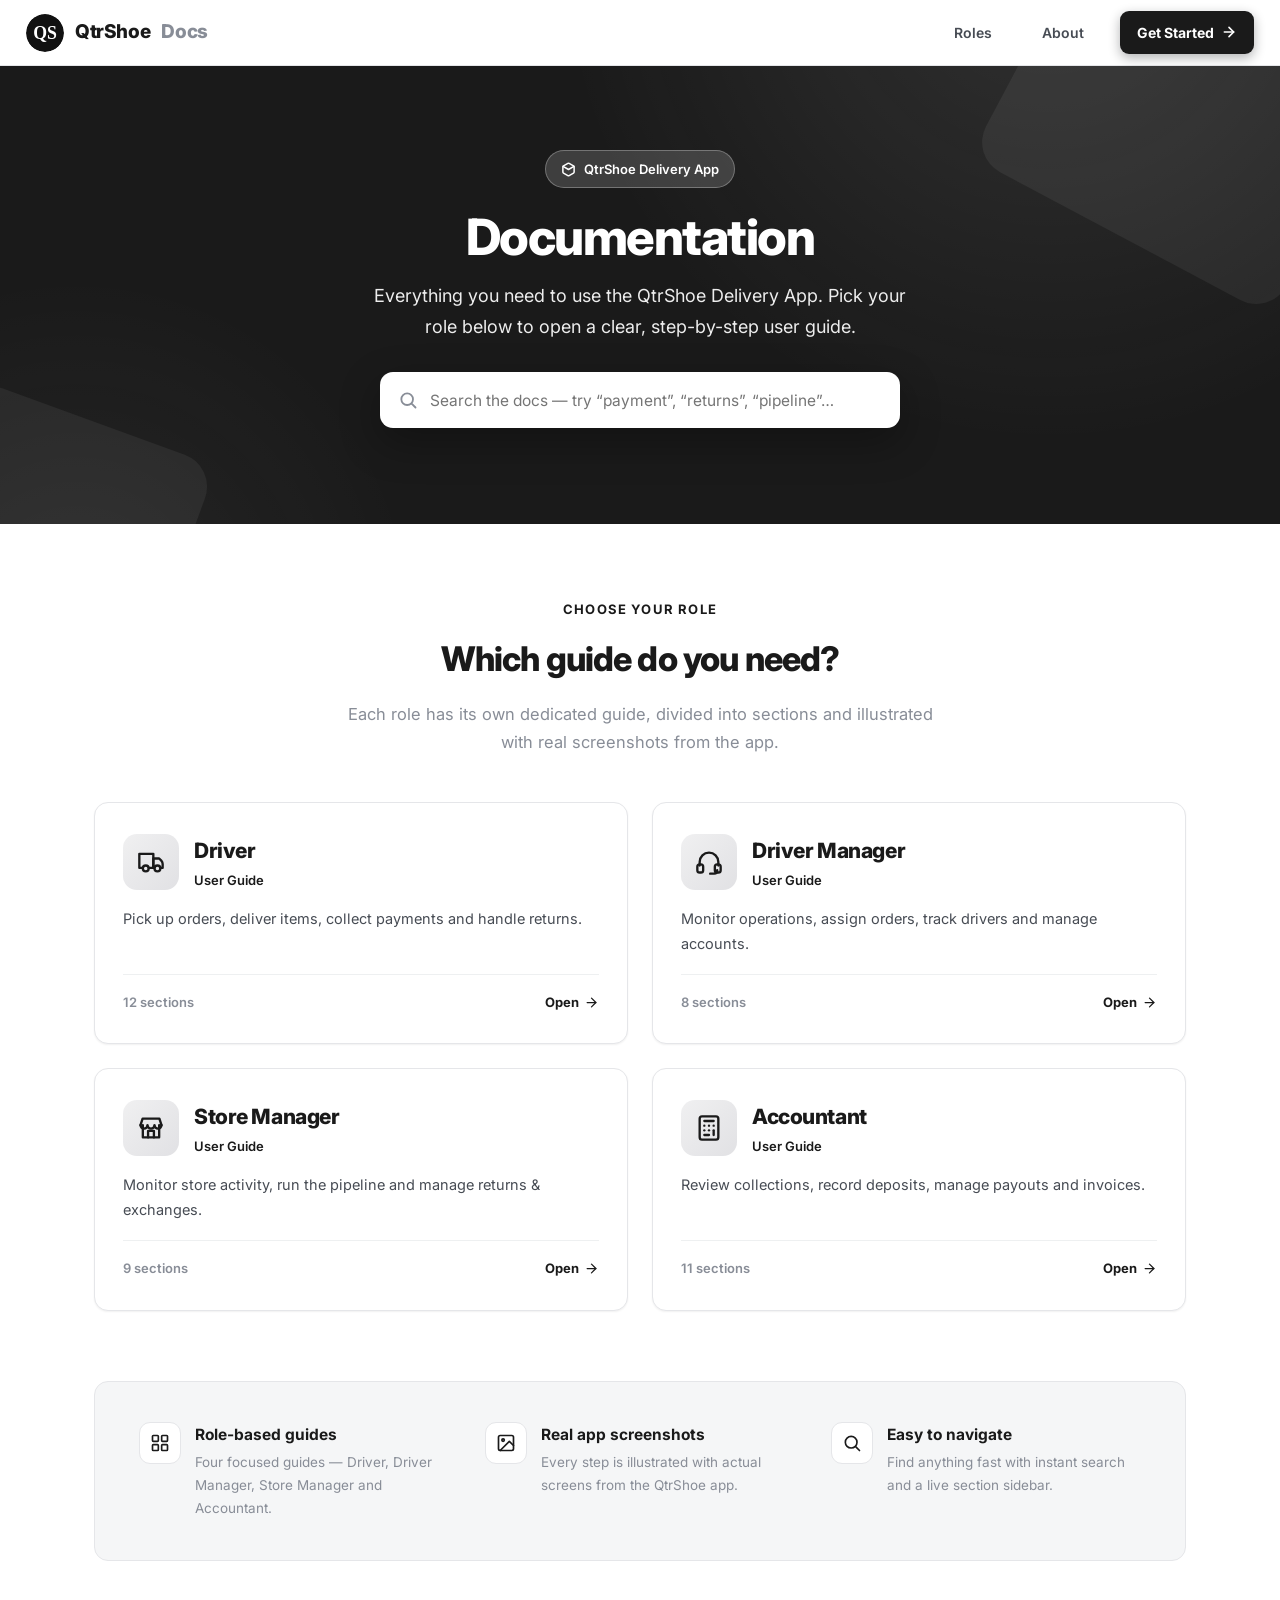
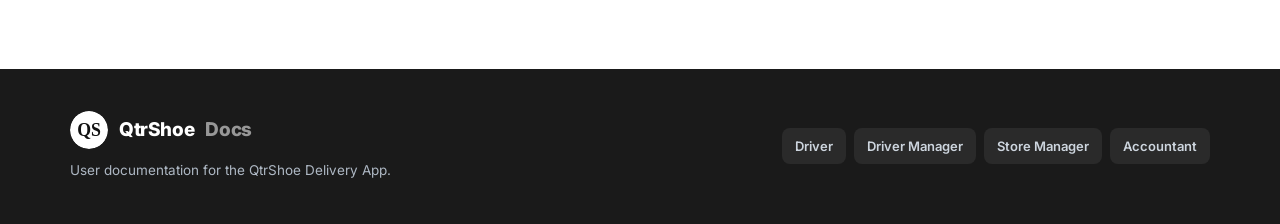
==== index.html @ fb231878 "initiate commit" ====
<!DOCTYPE html>
<html lang="en">
<head>
<meta charset="UTF-8" />
<meta name="viewport" content="width=device-width, initial-scale=1.0" />
<title>QtrShoe Docs — Delivery App User Guides</title>
<meta name="description" content="Documentation for the QtrShoe Delivery App. Choose your role to open a step-by-step user guide." />
<link rel="icon" type="image/svg+xml" href="assets/brand.svg" />
<link rel="preconnect" href="https://fonts.googleapis.com" />
<link rel="preconnect" href="https://fonts.gstatic.com" crossorigin />
<link href="https://fonts.googleapis.com/css2?family=Inter:wght@400;500;600;700;800&display=swap" rel="stylesheet" />
<link rel="stylesheet" href="assets/css/styles.css" />
</head>
<body>

<!-- ===== HEADER ===== -->
<header class="site-header">
  <a class="brand" href="index.html">
    <img class="brand-logo" src="assets/brand.svg" alt="QtrShoe" width="38" height="38" />
    QtrShoe<span>Docs</span>
  </a>
  <div class="header-spacer"></div>
  <a class="header-link desktop-only" href="#roles">Roles</a>
  <a class="header-link desktop-only" href="#about">About</a>
  <a class="btn-roles" href="#roles">
    Get Started
    <svg viewBox="0 0 24 24" fill="none" stroke="currentColor" stroke-width="2.4" stroke-linecap="round" stroke-linejoin="round"><line x1="5" y1="12" x2="19" y2="12"/><polyline points="12 5 19 12 12 19"/></svg>
  </a>
</header>

<!-- ===== HERO ===== -->
<section class="hero">
  <div class="hero-bg" aria-hidden="true"></div>
  <div class="hero-inner">
    <span class="hero-badge">
      <svg viewBox="0 0 24 24" fill="none" stroke="currentColor" stroke-width="2.4" stroke-linecap="round" stroke-linejoin="round"><path d="M21 16V8a2 2 0 0 0-1-1.73l-7-4a2 2 0 0 0-2 0l-7 4A2 2 0 0 0 3 8v8a2 2 0 0 0 1 1.73l7 4a2 2 0 0 0 2 0l7-4A2 2 0 0 0 21 16z"/><polyline points="3.3 7 12 12 20.7 7"/></svg>
      QtrShoe Delivery App
    </span>
    <h1>Documentation</h1>
    <p>Everything you need to use the QtrShoe Delivery App. Pick your role below to open a clear, step-by-step user guide.</p>
    <div class="hero-search">
      <svg class="search-ic" viewBox="0 0 24 24" fill="none" stroke="currentColor" stroke-width="2.2" stroke-linecap="round" stroke-linejoin="round"><circle cx="11" cy="11" r="7"/><line x1="21" y1="21" x2="16.65" y2="16.65"/></svg>
      <input id="heroSearch" type="text" placeholder="Search the docs — try “payment”, “returns”, “pipeline”…" autocomplete="off" />
      <div class="search-results" id="heroResults"></div>
    </div>
  </div>
</section>

<!-- ===== ROLES ===== -->
<main class="landing-main">
  <div class="section-wrap" id="roles">
    <div class="section-head">
      <div class="eyebrow">Choose your role</div>
      <h2>Which guide do you need?</h2>
      <p>Each role has its own dedicated guide, divided into sections and illustrated with real screenshots from the app.</p>
    </div>
    <div class="role-grid" id="roleGrid"><!-- rendered by app.js --></div>

    <!-- ===== ABOUT / FEATURES ===== -->
    <div class="info-strip" id="about">
      <div class="info-item">
        <span class="ii-ic"><svg viewBox="0 0 24 24" fill="none" stroke="currentColor" stroke-width="2" stroke-linecap="round" stroke-linejoin="round"><rect x="3" y="3" width="7" height="7" rx="1"/><rect x="14" y="3" width="7" height="7" rx="1"/><rect x="3" y="14" width="7" height="7" rx="1"/><rect x="14" y="14" width="7" height="7" rx="1"/></svg></span>
        <div><h4>Role-based guides</h4><p>Four focused guides — Driver, Driver Manager, Store Manager and Accountant.</p></div>
      </div>
      <div class="info-item">
        <span class="ii-ic"><svg viewBox="0 0 24 24" fill="none" stroke="currentColor" stroke-width="2" stroke-linecap="round" stroke-linejoin="round"><rect x="3" y="3" width="18" height="18" rx="2"/><circle cx="8.5" cy="8.5" r="1.5"/><polyline points="21 15 16 10 5 21"/></svg></span>
        <div><h4>Real app screenshots</h4><p>Every step is illustrated with actual screens from the QtrShoe app.</p></div>
      </div>
      <div class="info-item">
        <span class="ii-ic"><svg viewBox="0 0 24 24" fill="none" stroke="currentColor" stroke-width="2" stroke-linecap="round" stroke-linejoin="round"><circle cx="11" cy="11" r="7"/><line x1="21" y1="21" x2="16.65" y2="16.65"/></svg></span>
        <div><h4>Easy to navigate</h4><p>Find anything fast with instant search and a live section sidebar.</p></div>
      </div>
    </div>
  </div>
</main>

<!-- ===== FOOTER ===== -->
<footer class="site-footer">
  <div class="footer-inner">
    <div>
      <a class="brand" href="index.html">
        <img class="brand-logo" src="assets/brand-light.svg" alt="QtrShoe" width="38" height="38" />
        QtrShoe<span>Docs</span>
      </a>
      <p class="footer-note" style="margin-top:10px">User documentation for the QtrShoe Delivery App.</p>
    </div>
    <div class="footer-roles" id="footerRoles"><!-- rendered by app.js --></div>
  </div>
</footer>

<script src="assets/js/data.js"></script>
<script src="assets/js/app.js"></script>
</body>
</html>
---- assets/css/styles.css ----
/* =====================================================
   QtrShoe Docs — stylesheet
   ===================================================== */
:root{
  --foreground:0 0% 10%;
  --primary:217 91% 60%;
  --accent:rgb(0, 132, 240);
  --accent-dark:hsl(var(--foreground));
  --accent-darker:hsl(var(--foreground));
  --accent-tint:#f0f0f1;
  --accent-tint-2:#e1e1e4;
  --ink:hsl(var(--foreground));
  --body:#474c54;
  --muted:#888d97;
  --border:#e5e6e9;
  --border-soft:#eef0f1;
  --bg:#ffffff;
  --bg-soft:#f5f6f7;
  --bg-softer:#fafafb;
  --shadow-sm:0 1px 2px rgba(16,18,24,.06);
  --shadow:0 6px 22px rgba(16,18,24,.09);
  --shadow-lg:0 18px 48px rgba(16,18,24,.17);
  --radius:14px;
  --radius-sm:10px;
  --header-h:66px;
  --sidebar-w:284px;
  --font:'Inter',-apple-system,BlinkMacSystemFont,'Segoe UI',Roboto,Helvetica,Arial,sans-serif;
}

*{box-sizing:border-box;margin:0;padding:0;}
html{scroll-behavior:smooth;scroll-padding-top:calc(var(--header-h) + 20px);}
body{
  font-family:var(--font);
  color:var(--body);
  background:var(--bg);
  font-size:16px;
  line-height:1.7;
  -webkit-font-smoothing:antialiased;
  text-rendering:optimizeLegibility;
}
a{color:inherit;text-decoration:none;}
img{max-width:100%;display:block;}
button{font-family:inherit;cursor:pointer;border:none;background:none;}
::selection{background:var(--accent-tint-2);color:var(--accent-darker);}

/* ---------- scrollbar ---------- */
.sidebar::-webkit-scrollbar{width:8px;}
.sidebar::-webkit-scrollbar-thumb{background:#dbe0e6;border-radius:8px;}
.sidebar::-webkit-scrollbar-thumb:hover{background:#c6ccd4;}

/* ===================== HEADER ===================== */
.site-header{
  position:sticky;top:0;z-index:200;
  height:var(--header-h);
  background:rgba(255,255,255,.92);
  backdrop-filter:saturate(180%) blur(10px);
  border-bottom:1px solid var(--border);
  display:flex;align-items:center;
  padding:0 26px;gap:22px;
}
.brand{display:flex;align-items:center;gap:11px;font-weight:800;color:var(--ink);font-size:19px;letter-spacing:-.02em;flex-shrink:0;}
.brand-logo{
  width:38px;height:38px;border-radius:50%;flex-shrink:0;display:block;
}
.brand span{color:var(--muted);}
.header-spacer{flex:1;}

.header-search{
  position:relative;flex:1;max-width:440px;
}
.header-search input{
  width:100%;height:42px;
  border:1.5px solid var(--border);border-radius:10px;
  padding:0 44px 0 40px;font-size:14.5px;font-family:inherit;color:var(--ink);
  background:var(--bg-soft);transition:.16s;
}
.header-search input::placeholder{color:var(--muted);}
.header-search input:focus{outline:none;border-color:var(--accent);background:#fff;box-shadow:0 0 0 4px var(--accent-tint);}
.header-search .search-ic{position:absolute;left:13px;top:50%;transform:translateY(-50%);width:17px;height:17px;color:var(--muted);transition:.16s;}
.header-search:focus-within .search-ic{color:var(--ink);}
.search-kbd{
  position:absolute;right:11px;top:50%;transform:translateY(-50%);
  width:22px;height:22px;display:flex;align-items:center;justify-content:center;
  font-size:13px;font-weight:700;color:var(--muted);
  background:#fff;border:1px solid var(--border);border-bottom-width:2px;border-radius:6px;
  pointer-events:none;transition:.15s;
}
.header-search:focus-within .search-kbd{opacity:0;}

.header-link{
  display:inline-flex;align-items:center;gap:7px;
  font-size:14px;font-weight:600;color:var(--body);
  padding:9px 14px;border-radius:9px;transition:.15s;
}
.header-link:hover{background:var(--bg-soft);color:var(--ink);}
.header-link svg{width:17px;height:17px;}
.btn-roles{
  background:var(--accent-dark);color:#fff;
  padding:10px 17px;border-radius:9px;font-weight:700;font-size:14px;
  display:inline-flex;align-items:center;gap:7px;transition:.15s;white-space:nowrap;
  box-shadow:0 4px 12px rgba(17,18,22,.32);
}
.btn-roles:hover{background:var(--accent);transform:translateY(-1px);}
.btn-roles svg{width:16px;height:16px;}

.menu-toggle{display:none;width:42px;height:42px;border-radius:9px;align-items:center;justify-content:center;color:var(--ink);}
.menu-toggle:hover{background:var(--bg-soft);}
.menu-toggle svg{width:23px;height:23px;}

/* ===================== HERO (landing) ===================== */
.hero{
  position:relative;
  background:
    radial-gradient(820px circle at 82% -25%, rgba(255,255,255,.10), transparent 60%),
    radial-gradient(620px circle at 6% 120%, rgba(255,255,255,.055), transparent 55%),
    hsl(var(--foreground));
  color:#fff;text-align:center;
  padding:84px 24px 96px;
}
.hero-bg{position:absolute;inset:0;overflow:hidden;z-index:0;}
.hero-bg::before,.hero-bg::after{
  content:"";position:absolute;border-radius:34px;
  background:rgba(255,255,255,.06);
}
.hero-bg::before{width:340px;height:340px;top:-150px;right:-90px;transform:rotate(28deg);}
.hero-bg::after{width:260px;height:260px;bottom:-150px;left:-80px;transform:rotate(20deg);}
.hero-inner{position:relative;z-index:2;max-width:760px;margin:0 auto;}
.hero-badge{
  display:inline-flex;align-items:center;gap:8px;
  background:rgba(255,255,255,.16);border:1px solid rgba(255,255,255,.28);
  padding:7px 15px;border-radius:30px;font-size:13px;font-weight:600;
  margin-bottom:22px;
}
.hero-badge svg{width:15px;height:15px;}
.hero h1{
  font-size:50px;font-weight:800;letter-spacing:-.03em;line-height:1.1;
  margin-bottom:16px;
}
.hero p{
  font-size:18px;color:rgba(255,255,255,.92);
  max-width:560px;margin:0 auto 30px;
}
.hero-search{
  position:relative;max-width:520px;margin:0 auto;
}
.hero-search input{
  width:100%;height:56px;border:none;border-radius:13px;
  padding:0 18px 0 50px;font-size:15.5px;font-family:inherit;color:var(--ink);
  box-shadow:0 14px 40px rgba(0,0,0,.3);
}
.hero-search input:focus{outline:none;box-shadow:0 14px 40px rgba(0,0,0,.3),0 0 0 4px rgba(255,255,255,.4);}
.hero-search .search-ic{position:absolute;left:18px;top:50%;transform:translateY(-50%);width:20px;height:20px;color:var(--muted);}

/* ===================== SEARCH ===================== */
.search-results{
  position:absolute;left:0;right:0;top:calc(100% + 10px);
  background:#fff;border-radius:14px;border:1px solid var(--border);
  box-shadow:var(--shadow-lg);overflow:hidden;
  z-index:60;text-align:left;display:none;  
}
.search-results.show{display:block;}
.search-results.in-header{top:calc(100% + 9px);}

.sr-head{
  padding:9px 15px;
  font-size:11px;font-weight:700;letter-spacing:.05em;text-transform:uppercase;
  color:var(--muted);border-bottom:1px solid var(--border-soft);
  background:var(--bg-softer);
}
.sr-list{max-height:46vh;overflow-y:auto;}
.sr-item{
  position:relative;display:flex;align-items:center;gap:13px;
  padding:11px 15px;border-bottom:1px solid var(--border-soft);
  transition:background .12s;color:var(--ink);
}
.sr-item:last-child{border-bottom:none;}
.sr-item.active{background:var(--bg-soft);}
.sr-item.active::before{
  content:"";position:absolute;left:0;top:7px;bottom:7px;width:3px;
  background:var(--accent);border-radius:0 3px 3px 0;
}
.sr-ic{
  width:36px;height:36px;border-radius:9px;flex-shrink:0;
  background:var(--bg-soft);border:1px solid var(--border);color:var(--ink);
  display:flex;align-items:center;justify-content:center;transition:.12s;
}
.sr-item.active .sr-ic{background:var(--ink);border-color:var(--ink);color:#fff;}
.sr-ic svg{width:17px;height:17px;}
.sr-text{min-width:0;flex:1;display:flex;flex-direction:column;gap:1px;}
.sr-title{
  font-weight:700;font-size:14.5px;color:var(--ink);
  white-space:nowrap;overflow:hidden;text-overflow:ellipsis;
}
.sr-title mark{
  background:var(--ink);color:#fff;
  border-radius:3px;padding:0 3px;font-weight:600;
}
.sr-meta{
  font-size:12.5px;color:var(--muted);
  white-space:nowrap;overflow:hidden;text-overflow:ellipsis;
}
.sr-badge{
  flex-shrink:0;font-size:11px;font-weight:700;color:var(--body);
  background:var(--bg-soft);border:1px solid var(--border);
  border-radius:6px;padding:3px 9px;white-space:nowrap;
}
.sr-go{
  flex-shrink:0;width:18px;height:18px;color:var(--muted);
  opacity:0;transform:translateX(-5px);transition:.14s;
}
.sr-item.active .sr-go{opacity:1;transform:none;}
.sr-go svg{width:18px;height:18px;}
.sr-foot{
  display:flex;gap:15px;align-items:center;flex-wrap:wrap;
  padding:9px 15px;border-top:1px solid var(--border-soft);
  background:var(--bg-softer);font-size:11.5px;color:var(--muted);
}
.sr-foot span{display:inline-flex;align-items:center;gap:5px;}
kbd{
  display:inline-flex;align-items:center;justify-content:center;
  min-width:18px;height:19px;padding:0 5px;
  font-family:var(--font);font-size:11px;font-weight:600;
  color:var(--body);background:#fff;
  border:1px solid var(--border);border-bottom-width:2px;border-radius:5px;
}
.sr-empty{
  display:flex;flex-direction:column;align-items:center;gap:8px;
  padding:30px 22px;text-align:center;
}
.sr-empty svg{width:26px;height:26px;color:#c7cace;}
.sr-empty span{font-size:14.5px;color:var(--body);}
.sr-empty b{color:var(--ink);}
.sr-empty small{font-size:12.5px;color:var(--muted);}

/* ===================== LANDING CONTENT ===================== */
.section-wrap{max-width:1140px;margin:0 auto;padding:0 24px;}
.landing-main{padding:74px 0 30px;}
.section-head{text-align:center;max-width:620px;margin:0 auto 46px;}
.section-head .eyebrow{
  color:var(--accent-dark);font-weight:700;font-size:13px;
  letter-spacing:.09em;text-transform:uppercase;margin-bottom:10px;
}
.section-head h2{
  font-size:34px;font-weight:800;color:var(--ink);letter-spacing:-.025em;
  margin-bottom:12px;
}
.section-head p{font-size:16.5px;color:var(--muted);}

/* role cards grid */
.role-grid{
  display:grid;grid-template-columns:repeat(2,1fr);gap:24px;
}
.role-card{
  position:relative;
  background:#fff;border:1.5px solid var(--border);border-radius:var(--radius);
  padding:30px 28px;transition:.2s cubic-bezier(.4,0,.2,1);
  display:flex;flex-direction:column;
  box-shadow:var(--shadow-sm);
}
.role-card:hover{
  transform:translateY(-6px);
  border-color:var(--accent);
  box-shadow:var(--shadow);
}
.role-card-top{display:flex;align-items:center;gap:15px;margin-bottom:16px;}
.role-icon{
  width:56px;height:56px;border-radius:14px;flex-shrink:0;
  background:linear-gradient(135deg,var(--accent-tint),var(--accent-tint-2));
  color:var(--accent-dark);
  display:flex;align-items:center;justify-content:center;
  transition:.2s;
}
.role-card:hover .role-icon{
  background:linear-gradient(135deg,var(--accent));
  color:#fff;
}
.role-icon svg{width:28px;height:28px;}
.role-card h3{font-size:21px;font-weight:800;color:var(--ink);letter-spacing:-.02em;}
.role-card .role-sub{font-size:13px;color:var(--accent-dark);font-weight:600;}
.role-card p{font-size:14.5px;color:var(--body);flex:1;margin-bottom:18px;}
.role-meta{
  display:flex;align-items:center;gap:14px;
  font-size:13px;color:var(--muted);font-weight:600;
  padding-top:16px;border-top:1px solid var(--border-soft);
}
.role-meta .dot{width:3px;height:3px;border-radius:50%;background:var(--muted);}
.role-cta{
  margin-left:auto;color:var(--accent-dark);font-weight:700;
  display:inline-flex;align-items:center;gap:5px;transition:.18s;
}
.role-card:hover .role-cta{gap:9px;}
.role-cta svg{width:15px;height:15px;}

/* info strip */
.info-strip{
  margin-top:70px;
  background:var(--bg-soft);border:1px solid var(--border);border-radius:var(--radius);
  display:grid;grid-template-columns:repeat(3,1fr);gap:8px;
  padding:34px 30px;
}
.info-item{display:flex;gap:14px;align-items:flex-start;padding:6px 14px;}
.info-item .ii-ic{
  width:42px;height:42px;border-radius:11px;flex-shrink:0;
  background:#fff;border:1px solid var(--border);color:var(--accent-dark);
  display:flex;align-items:center;justify-content:center;
}
.info-item .ii-ic svg{width:20px;height:20px;}
.info-item h4{font-size:15.5px;font-weight:700;color:var(--ink);margin-bottom:3px;}
.info-item p{font-size:13.5px;color:var(--muted);}

/* ===================== FOOTER ===================== */
.site-footer{
  margin-top:78px;
  background:var(--ink);color:#aeb8c4;
  padding:42px 24px;
}
.footer-inner{
  max-width:1140px;margin:0 auto;
  display:flex;align-items:center;justify-content:space-between;gap:20px;flex-wrap:wrap;
}
.site-footer .brand{color:#fff;}
.site-footer .brand span{color:rgba(255,255,255,.55);}
.footer-note{font-size:13.5px;}
.footer-roles{display:flex;gap:8px;flex-wrap:wrap;}
.footer-roles a{
  font-size:13px;font-weight:600;color:#cdd5de;
  padding:7px 13px;border-radius:8px;background:rgba(255,255,255,.07);transition:.15s;
}
.footer-roles a:hover{background:var(--accent);color:#fff;}

/* ===================== GUIDE LAYOUT ===================== */
.guide-layout{display:flex;align-items:flex-start;max-width:1320px;margin:0 auto;}

/* ---- sidebar ---- */
.sidebar{
  width:var(--sidebar-w);flex-shrink:0;
  position:sticky;top:var(--header-h);
  height:calc(100vh - var(--header-h));
  overflow-y:auto;
  border-right:1px solid var(--border);
  background:var(--bg-softer);
  padding:24px 16px 40px;
}
.sidebar-role{
  display:flex;align-items:center;gap:12px;
  padding:14px;border-radius:12px;
  background:#fff;border:1px solid var(--border);margin-bottom:8px;
}
.sidebar-role .sr-icon{
  width:42px;height:42px;border-radius:11px;flex-shrink:0;
  background:linear-gradient(135deg,var(--accent));color:#fff;
  display:flex;align-items:center;justify-content:center;
}
.sidebar-role .sr-icon svg{width:22px;height:22px;}
.sidebar-role .sr-name{font-weight:800;color:var(--ink);font-size:16px;line-height:1.2;}
.sidebar-role .sr-tag{font-size:12px;color:var(--muted);}

.role-switch{position:relative;margin-bottom:18px;}
.role-switch-btn{
  width:100%;display:flex;align-items:center;justify-content:space-between;
  padding:9px 13px;border-radius:9px;
  border:1px solid var(--border);background:#fff;
  font-size:13px;font-weight:600;color:var(--body);transition:.15s;
}
.role-switch-btn:hover{border-color:var(--accent);color:var(--ink);}
.role-switch-btn svg{width:15px;height:15px;transition:.2s;}
.role-switch.open .role-switch-btn svg{transform:rotate(180deg);}
.role-switch-menu{
  position:absolute;left:0;right:0;top:calc(100% + 6px);
  background:#fff;border:1px solid var(--border);border-radius:10px;
  box-shadow:var(--shadow);overflow:hidden;z-index:30;display:none;
}
.role-switch.open .role-switch-menu{display:block;}
.role-switch-menu a{
  display:flex;align-items:center;gap:10px;
  padding:10px 13px;font-size:13.5px;font-weight:600;color:var(--body);transition:.12s;
}
.role-switch-menu a:hover{background:var(--accent-tint);color:var(--accent-darker);}
.role-switch-menu a.current{color:var(--accent-dark);background:var(--bg-soft);}
.role-switch-menu a svg{width:16px;height:16px;}

.sidebar-label{
  font-size:11.5px;font-weight:700;letter-spacing:.1em;text-transform:uppercase;
  color:var(--muted);padding:0 12px;margin-bottom:8px;
}
.nav-list{list-style:none;display:flex;flex-direction:column;gap:2px;}
.nav-list a{
  display:flex;align-items:center;gap:11px;
  padding:9px 12px;border-radius:9px;
  font-size:14px;font-weight:600;color:var(--body);
  transition:.13s;border-left:3px solid transparent;
}
.nav-list a:hover,
.nav-list a.active{
  background:hsl(var(--primary));color:#fff;
  border-left-color:transparent;
  box-shadow:0 4px 11px hsl(var(--primary) / .32);
}
.nav-ic{
  width:26px;height:26px;border-radius:7px;flex-shrink:0;
  background:#fff;border:1px solid var(--border);
  display:flex;align-items:center;justify-content:center;color:var(--muted);
  transition:.13s;
}
.nav-list a:hover .nav-ic,
.nav-list a.active .nav-ic{
  background:rgba(255,255,255,.22);border-color:transparent;color:#fff;
}
.nav-ic svg{width:15px;height:15px;}
.nav-num{
  margin-left:auto;font-size:11px;font-weight:700;color:var(--muted);
  background:var(--bg-soft);border-radius:20px;padding:2px 8px;
  transition:.13s;
}
.nav-list a:hover .nav-num,
.nav-list a.active .nav-num{background:rgba(255,255,255,.24);color:#fff;}

/* ---- content ---- */
.content{
  flex:1;min-width:0;
  padding:42px 56px 90px;
  max-width:920px;
}
.crumbs{
  display:flex;align-items:center;gap:8px;
  font-size:13px;font-weight:600;color:var(--muted);margin-bottom:20px;
}
.crumbs a:hover{color:var(--accent-dark);}
.crumbs svg{width:13px;height:13px;}
.crumbs .here{color:var(--ink);}

.doc-hero{padding-bottom:26px;border-bottom:1px solid var(--border);margin-bottom:8px;}
.doc-hero .eyebrow{
  color:var(--accent-dark);font-weight:700;font-size:12.5px;
  letter-spacing:.09em;text-transform:uppercase;margin-bottom:10px;
}
.doc-hero h1{
  font-size:40px;font-weight:800;color:var(--ink);
  letter-spacing:-.03em;line-height:1.12;margin-bottom:14px;
}
.doc-hero .lead{font-size:17px;color:var(--body);max-width:680px;}
.doc-meta{
  display:flex;align-items:center;gap:16px;flex-wrap:wrap;
  margin-top:18px;font-size:13px;color:var(--muted);font-weight:600;
}
.doc-meta .chip{
  display:inline-flex;align-items:center;gap:6px;
  background:var(--bg-soft);border:1px solid var(--border);
  padding:5px 11px;border-radius:20px;
}
.doc-meta .chip svg{width:13px;height:13px;color:var(--accent-dark);}

/* ---- section ---- */
.doc-section{padding:38px 0;border-bottom:1px solid var(--border-soft);}
.doc-section:last-of-type{border-bottom:none;}
.doc-section > h2{
  font-size:27px;font-weight:800;color:var(--ink);
  letter-spacing:-.02em;margin-bottom:18px;
  display:flex;align-items:center;gap:12px;scroll-margin-top:90px;
}
.h2-ic{
  width:38px;height:38px;border-radius:10px;flex-shrink:0;
  background:var(--accent-tint);color:var(--accent-dark);
  display:flex;align-items:center;justify-content:center;
}
.h2-ic svg{width:20px;height:20px;}

.doc-sub{
  font-size:18px;font-weight:700;color:var(--ink);
  margin:28px 0 12px;letter-spacing:-.01em;
}
.doc-sub::before{
  content:"";display:inline-block;width:7px;height:7px;border-radius:2px;
  background:var(--accent);margin-right:10px;vertical-align:middle;
}
.doc-text{margin:13px 0;color:var(--body);}

/* lists */
.doc-list{list-style:none;margin:14px 0;display:flex;flex-direction:column;gap:9px;}
.doc-list li{
  position:relative;padding-left:28px;color:var(--body);
}
.doc-list li::before{
  content:"";position:absolute;left:4px;top:10px;
  width:8px;height:8px;border-radius:3px;
  background:var(--accent-tint-2);border:2px solid var(--accent);
}
.doc-list li b{color:var(--ink);font-weight:700;}

/* steps */
.doc-steps{list-style:none;counter-reset:step;margin:16px 0;display:flex;flex-direction:column;gap:4px;}
.doc-steps li{
  position:relative;counter-increment:step;
  padding:0 0 18px 46px;color:var(--body);
}
.doc-steps li::before{
  content:counter(step);
  position:absolute;left:0;top:-2px;
  width:30px;height:30px;border-radius:9px;
  background:var(--accent);color:#fff;
  font-weight:700;font-size:14px;
  display:flex;align-items:center;justify-content:center;
  box-shadow:0 3px 8px rgba(17,18,22,.35);
}
.doc-steps li::after{
  content:"";position:absolute;left:14px;top:32px;bottom:2px;
  width:2px;background:var(--border);
}
.doc-steps li:last-child{padding-bottom:0;}
.doc-steps li:last-child::after{display:none;}
.doc-steps li b{color:var(--ink);}

/* note / callout */
.doc-note{
  display:flex;gap:13px;align-items:flex-start;
  padding:15px 17px;border-radius:11px;margin:18px 0;
  font-size:14.5px;border:1px solid;
}
.doc-note .note-ic{flex-shrink:0;width:22px;height:22px;margin-top:1px;}
.doc-note .note-ic svg{width:22px;height:22px;}
.doc-note b{font-weight:700;}
.note-info{background:#eff6ff;border-color:#cfe2fe;color:#1e459b;}
.note-info .note-ic{color:#2f6fed;}
.note-warn{background:#fff8eb;border-color:#fce4bd;color:#92590a;}
.note-warn .note-ic{color:#e0900c;}
.note-tip{background:var(--accent-tint);border-color:var(--accent-tint-2);color:var(--accent-darker);}
.note-tip .note-ic{color:var(--accent-dark);}

/* figures & galleries */
.doc-figure{margin:22px 0;}
.figure-frame{
  background:var(--bg-soft);border:1px solid var(--border);
  border-radius:var(--radius);padding:20px;
  display:flex;justify-content:center;
}
.doc-figure img{
  max-height:540px;width:auto;border-radius:9px;
  border:1px solid var(--border);box-shadow:var(--shadow-sm);
  cursor:zoom-in;transition:.18s;
}
.doc-figure img:hover{box-shadow:var(--shadow);}
.doc-gallery{
  margin:22px 0;
  background:var(--bg-soft);border:1px solid var(--border);
  border-radius:var(--radius);padding:20px;
  display:flex;flex-wrap:wrap;gap:16px;justify-content:center;
}
.doc-gallery img{
  height:340px;width:auto;border-radius:9px;
  border:1px solid var(--border);box-shadow:var(--shadow-sm);
  cursor:zoom-in;transition:.18s;background:#fff;
}
.doc-gallery img:hover{transform:translateY(-3px);box-shadow:var(--shadow);}
.figure-cap{
  text-align:center;font-size:13px;color:var(--muted);
  margin-top:11px;font-weight:500;
}

/* prev / next */
.doc-pager{
  display:flex;gap:16px;margin-top:44px;
}
.pager-link{
  flex:1;display:flex;flex-direction:column;gap:3px;
  padding:16px 18px;border:1.5px solid var(--border);border-radius:12px;
  transition:.16s;
}
.pager-link:hover{border-color:var(--accent);background:var(--bg-softer);}
.pager-link.next{text-align:right;align-items:flex-end;}
.pager-dir{font-size:12px;font-weight:700;color:var(--muted);letter-spacing:.05em;text-transform:uppercase;}
.pager-title{font-size:15.5px;font-weight:700;color:var(--ink);display:flex;align-items:center;gap:7px;}
.pager-title svg{width:15px;height:15px;color:var(--accent-dark);}

.guide-foot{
  margin-top:40px;padding-top:24px;border-top:1px solid var(--border);
  display:flex;justify-content:space-between;align-items:center;gap:16px;flex-wrap:wrap;
  font-size:13.5px;color:var(--muted);
}
.guide-foot a{font-weight:700;color:var(--accent-dark);display:inline-flex;align-items:center;gap:6px;}
.guide-foot a svg{width:15px;height:15px;}

/* ---- on-this-page floating progress ---- */
.to-top{
  position:fixed;right:26px;bottom:26px;z-index:120;
  width:46px;height:46px;border-radius:12px;
  background:var(--accent-dark);color:#fff;
  display:flex;align-items:center;justify-content:center;
  box-shadow:0 8px 22px rgba(17,18,22,.45);
  opacity:0;visibility:hidden;transform:translateY(10px);transition:.22s;
}
.to-top.show{opacity:1;visibility:visible;transform:translateY(0);}
.to-top:hover{background:var(--accent);}
.to-top svg{width:21px;height:21px;}

/* ===================== LIGHTBOX ===================== */
.lightbox{
  position:fixed;inset:0;z-index:500;
  background:rgba(13,20,28,.92);
  display:none;align-items:center;justify-content:center;
  padding:40px;cursor:zoom-out;
}
.lightbox.show{display:flex;}
.lightbox img{
  max-width:100%;max-height:100%;border-radius:10px;
  box-shadow:0 30px 80px rgba(0,0,0,.6);
}
.lightbox-close{
  position:absolute;top:22px;right:26px;
  width:44px;height:44px;border-radius:11px;
  background:rgba(255,255,255,.12);color:#fff;
  display:flex;align-items:center;justify-content:center;transition:.15s;
}
.lightbox-close:hover{background:rgba(255,255,255,.24);}
.lightbox-close svg{width:24px;height:24px;}

/* ===================== OVERLAY (mobile) ===================== */
.overlay{
  position:fixed;inset:0;background:rgba(13,20,28,.5);
  z-index:190;opacity:0;visibility:hidden;transition:.22s;
}
.overlay.show{opacity:1;visibility:visible;}

/* ===================== RESPONSIVE ===================== */
@media (max-width:1080px){
  .content{padding:36px 36px 80px;}
}
@media (max-width:900px){
  .role-grid{grid-template-columns:1fr;}
  .info-strip{grid-template-columns:1fr;gap:6px;}
  .hero h1{font-size:38px;}
  .hero{padding:64px 22px 74px;}
  .header-search{display:none;}
  .menu-toggle{display:flex;}
  .sidebar{
    position:fixed;top:0;left:0;bottom:0;height:100vh;z-index:200;
    width:300px;transform:translateX(-100%);transition:transform .26s cubic-bezier(.4,0,.2,1);
    padding-top:20px;box-shadow:var(--shadow-lg);
  }
  .sidebar.open{transform:translateX(0);}
  .content{padding:30px 22px 70px;max-width:100%;}
  .doc-hero h1{font-size:31px;}
  .header-link.desktop-only{display:none;}
}
@media (max-width:560px){
  .site-header{padding:0 12px;gap:9px;}
  .brand{font-size:16px;}
  .brand-logo{width:34px;height:34px;}
  .btn-roles{padding:9px 12px;font-size:13px;}
  .menu-toggle{width:38px;height:38px;}
  .hero h1{font-size:30px;}
  .hero p{font-size:16px;}
  .section-head h2{font-size:26px;}
  .doc-section > h2{font-size:23px;}
  .doc-gallery img{height:260px;}
  .doc-figure img{max-height:420px;}
  .doc-pager{flex-direction:column;}
  .footer-inner{flex-direction:column;text-align:center;}
}

/* fade-in */
.reveal{opacity:0;transform:translateY(14px);}
.reveal.in{opacity:1;transform:none;transition:opacity .5s ease,transform .5s ease;}
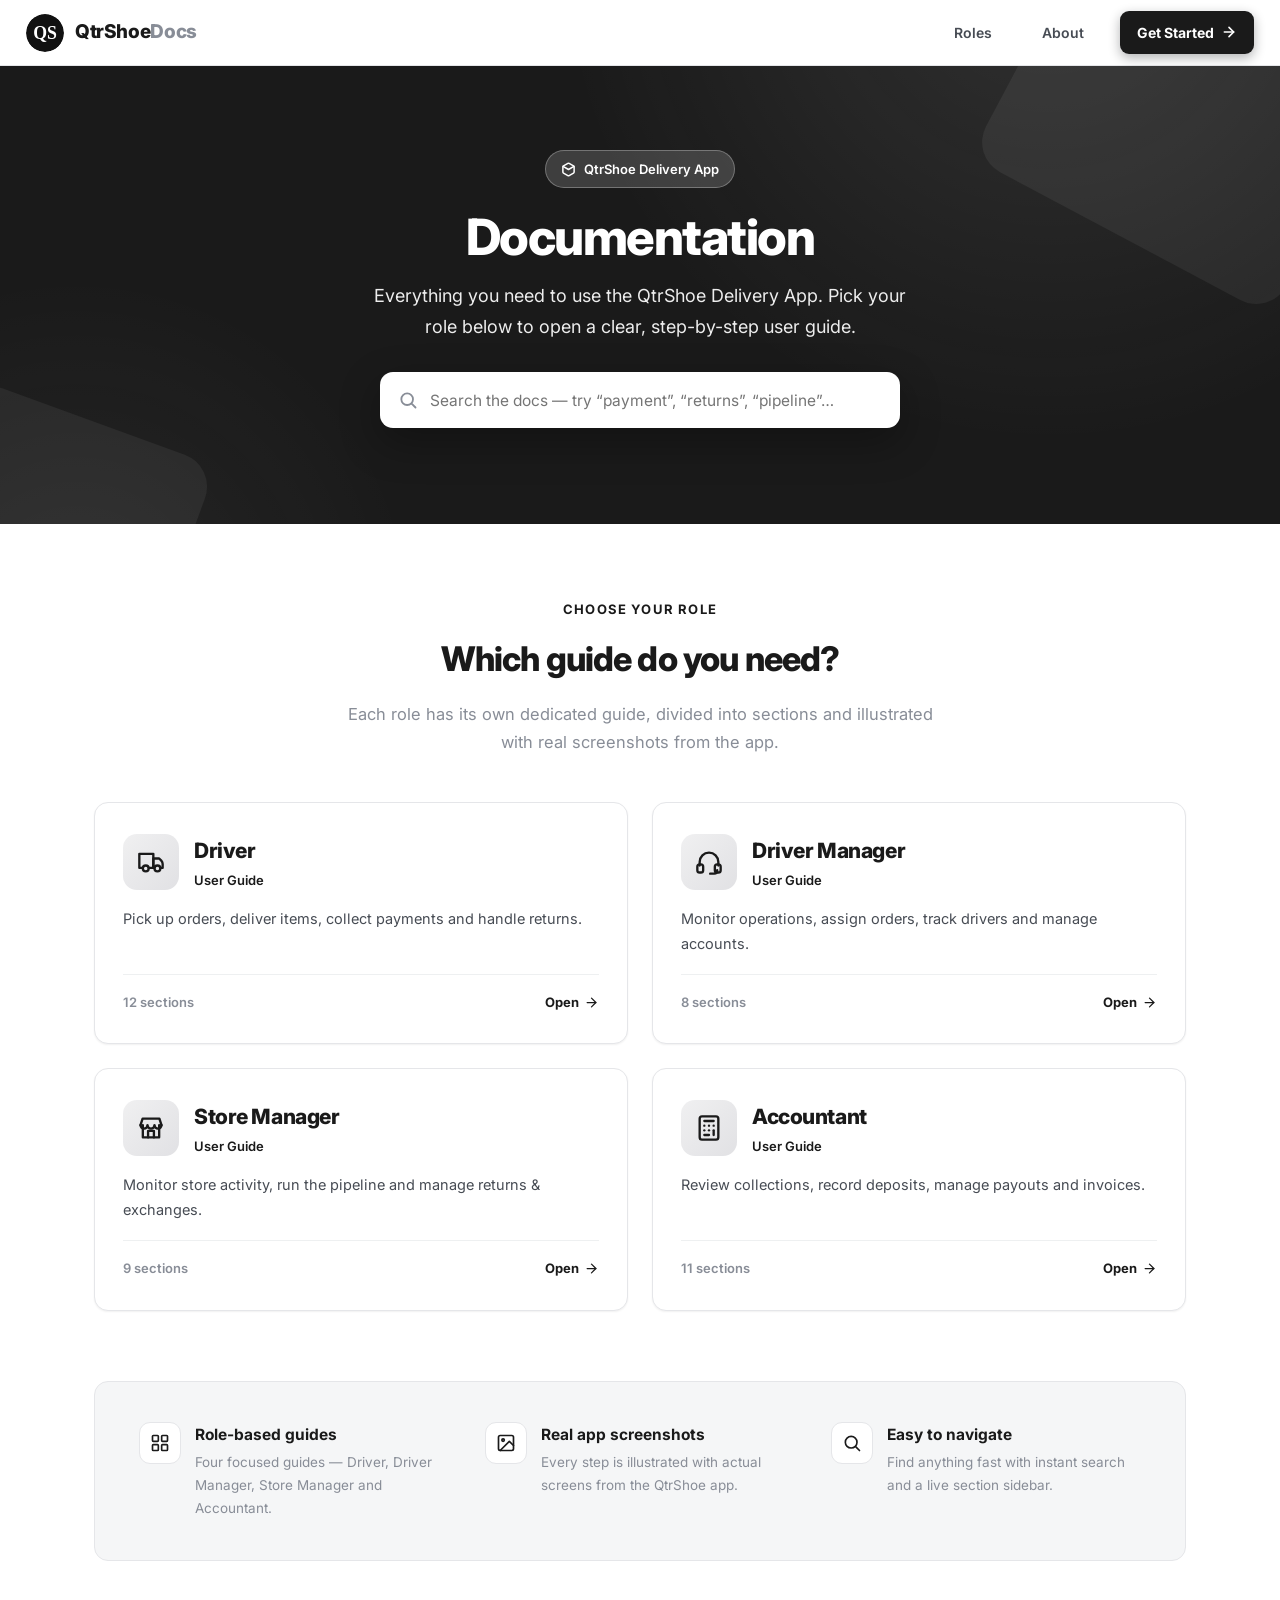
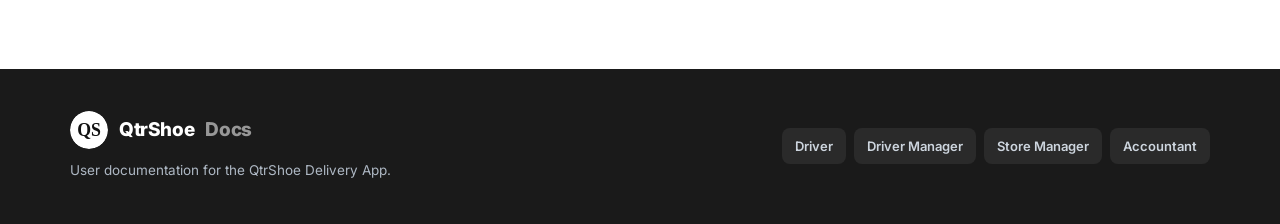
==== commit 028bdbe4: "search button + responsive" ====
--- a/index.html
+++ b/index.html
@@ -17,7 +17,7 @@
 <header class="site-header">
   <a class="brand" href="index.html">
     <img class="brand-logo" src="assets/brand.svg" alt="QtrShoe" width="38" height="38" />
-    QtrShoe<span>Docs</span>
+    <span class="brand-text">QtrShoe<span>Docs</span></span>
   </a>
   <div class="header-spacer"></div>
   <a class="header-link desktop-only" href="#roles">Roles</a>
--- a/assets/css/styles.css
+++ b/assets/css/styles.css
@@ -50,7 +50,7 @@
 
 /* ===================== HEADER ===================== */
 .site-header{
-  position:sticky;top:0;z-index:200;
+  position:sticky; top:0;z-index:200;
   height:var(--header-h);
   background:rgba(255,255,255,.92);
   backdrop-filter:saturate(180%) blur(10px);
@@ -62,11 +62,13 @@
 .brand-logo{
   width:38px;height:38px;border-radius:50%;flex-shrink:0;display:block;
 }
-.brand span{color:var(--muted);}
+.brand-text span{color:var(--muted);}
 .header-spacer{flex:1;}
 
 .header-search{
-  position:relative;flex:1;max-width:440px;
+  position:absolute;left:50%;top:50%;
+  transform:translate(-50%,-50%);
+  width:100%;max-width:440px;
 }
 .header-search input{
   width:100%;height:42px;
@@ -629,8 +631,37 @@
   .info-strip{grid-template-columns:1fr;gap:6px;}
   .hero h1{font-size:38px;}
   .hero{padding:64px 22px 74px;}
-  .header-search{display:none;}
   .menu-toggle{display:flex;}
+
+  /* ---- mobile header ---- */
+  .brand-text{display:none;}
+  .header-spacer{display:none;}
+  .btn-roles{padding:8px 12px;font-size:13px;gap:5px;}
+  .btn-roles svg{width:14px;height:14px;}
+
+  /* search collapses to an icon button */
+  .header-search{
+    position:relative;left:auto;top:auto;transform:none;
+    flex:0 0 auto;width:42px;max-width:none;margin-left:auto;
+  }
+  .header-search input{padding:0;cursor:pointer;border-color:var(--border);}
+  .header-search input::placeholder{color:transparent;}
+  .header-search .search-kbd{display:none;}
+  .header-search:not(.search-open) .search-ic{left:50%;transform:translate(-50%,-50%);}
+
+  /* expanded state — full-width overlay */
+  .header-search.search-open{
+    position:absolute;left:12px;right:12px;top:50%;
+    transform:translateY(-50%);
+    width:auto;z-index:120;
+  }
+  .header-search.search-open input{
+    padding:0 16px 0 40px;cursor:text;
+    border-color:var(--accent);background:#fff;
+    box-shadow:0 0 0 4px var(--accent-tint);
+  }
+  .header-search.search-open input::placeholder{color:var(--muted);}
+  .header-search.search-open .search-ic{left:13px;transform:translateY(-50%);}
   .sidebar{
     position:fixed;top:0;left:0;bottom:0;height:100vh;z-index:200;
     width:300px;transform:translateX(-100%);transition:transform .26s cubic-bezier(.4,0,.2,1);
@@ -645,7 +676,7 @@
   .site-header{padding:0 12px;gap:9px;}
   .brand{font-size:16px;}
   .brand-logo{width:34px;height:34px;}
-  .btn-roles{padding:9px 12px;font-size:13px;}
+  .btn-roles{padding:7px 10px;font-size:12.5px;}
   .menu-toggle{width:38px;height:38px;}
   .hero h1{font-size:30px;}
   .hero p{font-size:16px;}
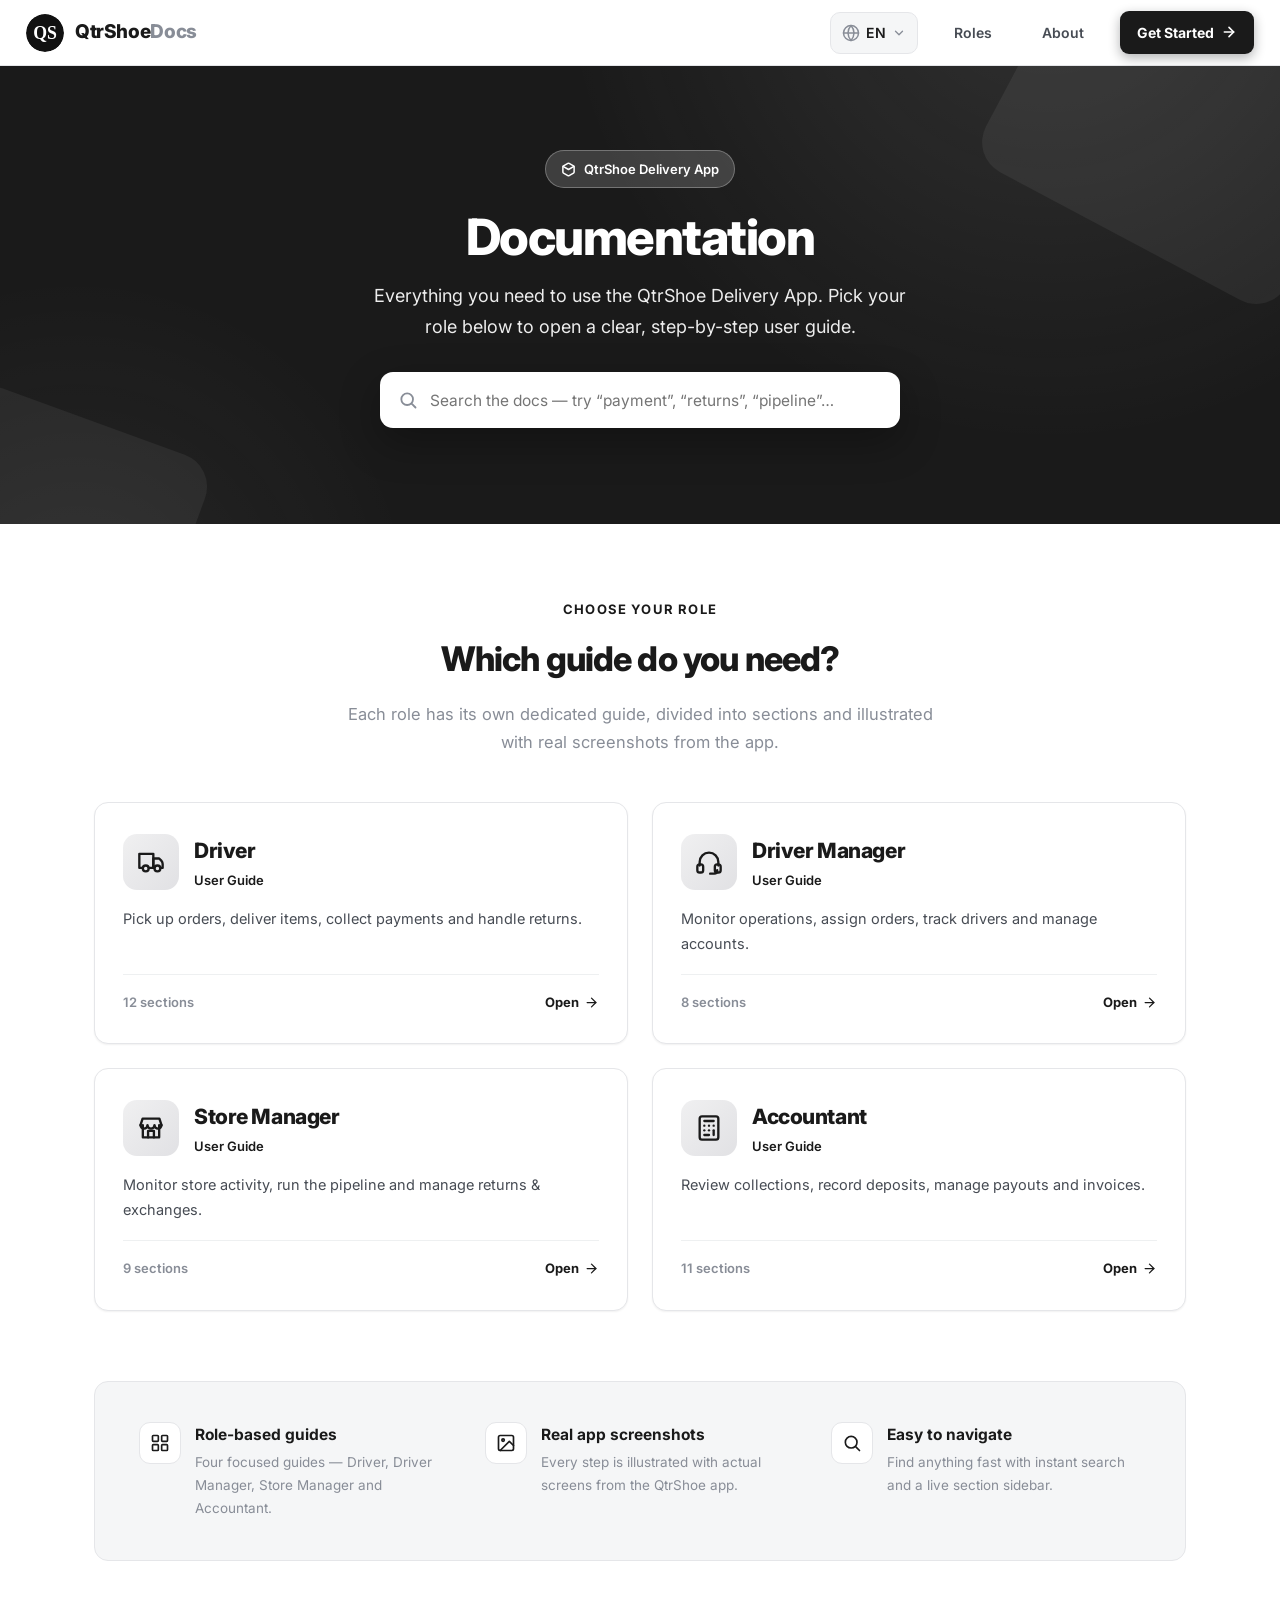
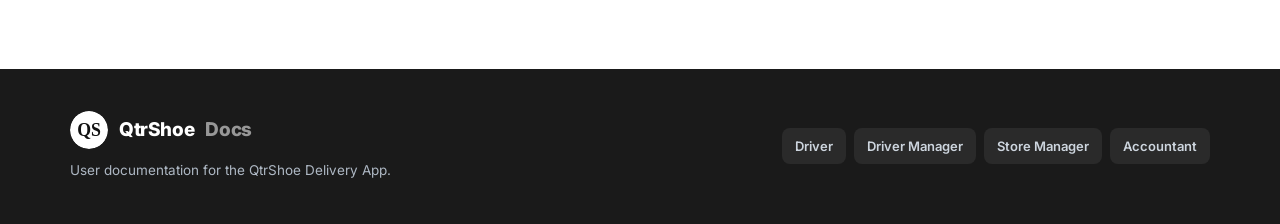
==== commit d368fce7: "Add language" ====
--- a/index.html
+++ b/index.html
@@ -20,10 +20,21 @@
     <span class="brand-text">QtrShoe<span>Docs</span></span>
   </a>
   <div class="header-spacer"></div>
+  <div class="lang-switch notranslate" id="langSwitch" translate="no">
+    <button class="lang-btn" id="langBtn" type="button" aria-label="Change language" aria-expanded="false">
+      <svg class="lang-globe" viewBox="0 0 24 24" fill="none" stroke="currentColor" stroke-width="2" stroke-linecap="round" stroke-linejoin="round"><circle cx="12" cy="12" r="10"/><line x1="2" y1="12" x2="22" y2="12"/><path d="M12 2a15.3 15.3 0 0 1 4 10 15.3 15.3 0 0 1-4 10 15.3 15.3 0 0 1-4-10 15.3 15.3 0 0 1 4-10z"/></svg>
+      <span class="lang-current" id="langCurrent">EN</span>
+      <svg class="lang-chev" viewBox="0 0 24 24" fill="none" stroke="currentColor" stroke-width="2.2" stroke-linecap="round" stroke-linejoin="round"><polyline points="6 9 12 15 18 9"/></svg>
+    </button>
+    <div class="lang-menu" role="menu">
+      <button class="lang-opt" type="button" data-lang="en" role="menuitem">English</button>
+      <button class="lang-opt" type="button" data-lang="ml" role="menuitem">മലയാളം</button>
+    </div>
+  </div>
   <a class="header-link desktop-only" href="#roles">Roles</a>
   <a class="header-link desktop-only" href="#about">About</a>
   <a class="btn-roles" href="#roles">
-    Get Started
+    <span class="btn-roles-text">Get Started</span>
     <svg viewBox="0 0 24 24" fill="none" stroke="currentColor" stroke-width="2.4" stroke-linecap="round" stroke-linejoin="round"><line x1="5" y1="12" x2="19" y2="12"/><polyline points="12 5 19 12 12 19"/></svg>
   </a>
 </header>
@@ -89,6 +100,7 @@
 </footer>
 
 <script src="assets/js/data.js"></script>
+<script src="assets/js/i18n.js"></script>
 <script src="assets/js/app.js"></script>
 </body>
 </html>
--- a/assets/css/styles.css
+++ b/assets/css/styles.css
@@ -109,6 +109,46 @@
 .menu-toggle:hover{background:var(--bg-soft);}
 .menu-toggle svg{width:23px;height:23px;}
 
+/* ---- language switch ---- */
+.lang-switch{position:relative;flex-shrink:0;}
+.header-search + .lang-switch{
+  position:absolute;left:calc(50% + 232px);
+  top:50%;transform:translateY(-50%);
+}
+.lang-btn{
+  display:inline-flex;align-items:center;gap:6px;
+  height:42px;padding:0 11px;
+  border:1.5px solid var(--border);border-radius:10px;
+  background:var(--bg-soft);color:var(--ink);
+  font-family:inherit;font-weight:600;font-size:14px;transition:.15s;
+}
+.lang-btn:hover{border-color:var(--accent);background:#fff;}
+.lang-globe{width:18px;height:18px;color:var(--muted);transition:.15s;}
+.lang-btn:hover .lang-globe{color:var(--accent);}
+.lang-chev{width:14px;height:14px;color:var(--muted);transition:transform .18s;}
+.lang-switch.open .lang-chev{transform:rotate(180deg);}
+.lang-current{letter-spacing:.03em;}
+.lang-menu{
+  position:absolute;top:calc(100% + 8px);right:0;
+  min-width:170px;padding:6px;
+  background:#fff;border:1px solid var(--border);border-radius:12px;
+  box-shadow:var(--shadow-lg);display:none;z-index:120;
+}
+.lang-switch.open .lang-menu{display:block;}
+.lang-opt{
+  display:flex;align-items:center;gap:9px;width:100%;
+  padding:10px 12px;border-radius:8px;
+  font-family:inherit;font-size:14px;font-weight:600;color:var(--ink);
+  text-align:left;transition:.12s;
+}
+.lang-opt:hover{background:var(--bg-soft);}
+.lang-opt.active{background:var(--accent-tint);color:var(--accent);}
+.lang-opt::before{
+  content:"";width:7px;height:7px;border-radius:50%;
+  background:currentColor;opacity:0;flex-shrink:0;
+}
+.lang-opt.active::before{opacity:1;}
+
 /* ===================== HERO (landing) ===================== */
 .hero{
   position:relative;
@@ -635,9 +675,17 @@
 
   /* ---- mobile header ---- */
   .brand-text{display:none;}
-  .header-spacer{display:none;}
+  .header-search ~ .header-spacer{display:none;}
   .btn-roles{padding:8px 12px;font-size:13px;gap:5px;}
   .btn-roles svg{width:14px;height:14px;}
+
+  /* logo centered, language switch on the left */
+  .site-header .brand{position:absolute;left:50%;transform:translateX(-50%);}
+  .header-search + .lang-switch{position:static;left:auto;top:auto;transform:none;}
+  .lang-switch{order:-1;}
+  .lang-btn{height:38px;padding:0 9px;gap:5px;}
+  .lang-chev{display:none;}
+  .lang-menu{right:auto;left:0;}
 
   /* search collapses to an icon button */
   .header-search{
@@ -676,7 +724,12 @@
   .site-header{padding:0 12px;gap:9px;}
   .brand{font-size:16px;}
   .brand-logo{width:34px;height:34px;}
-  .btn-roles{padding:7px 10px;font-size:12.5px;}
+  .btn-roles{
+    width:42px;height:42px;
+    padding:0;gap:0;justify-content:center;
+  }
+  .btn-roles-text{display:none;}
+  .btn-roles>svg{width:18px;height:18px;}
   .menu-toggle{width:38px;height:38px;}
   .hero h1{font-size:30px;}
   .hero p{font-size:16px;}
